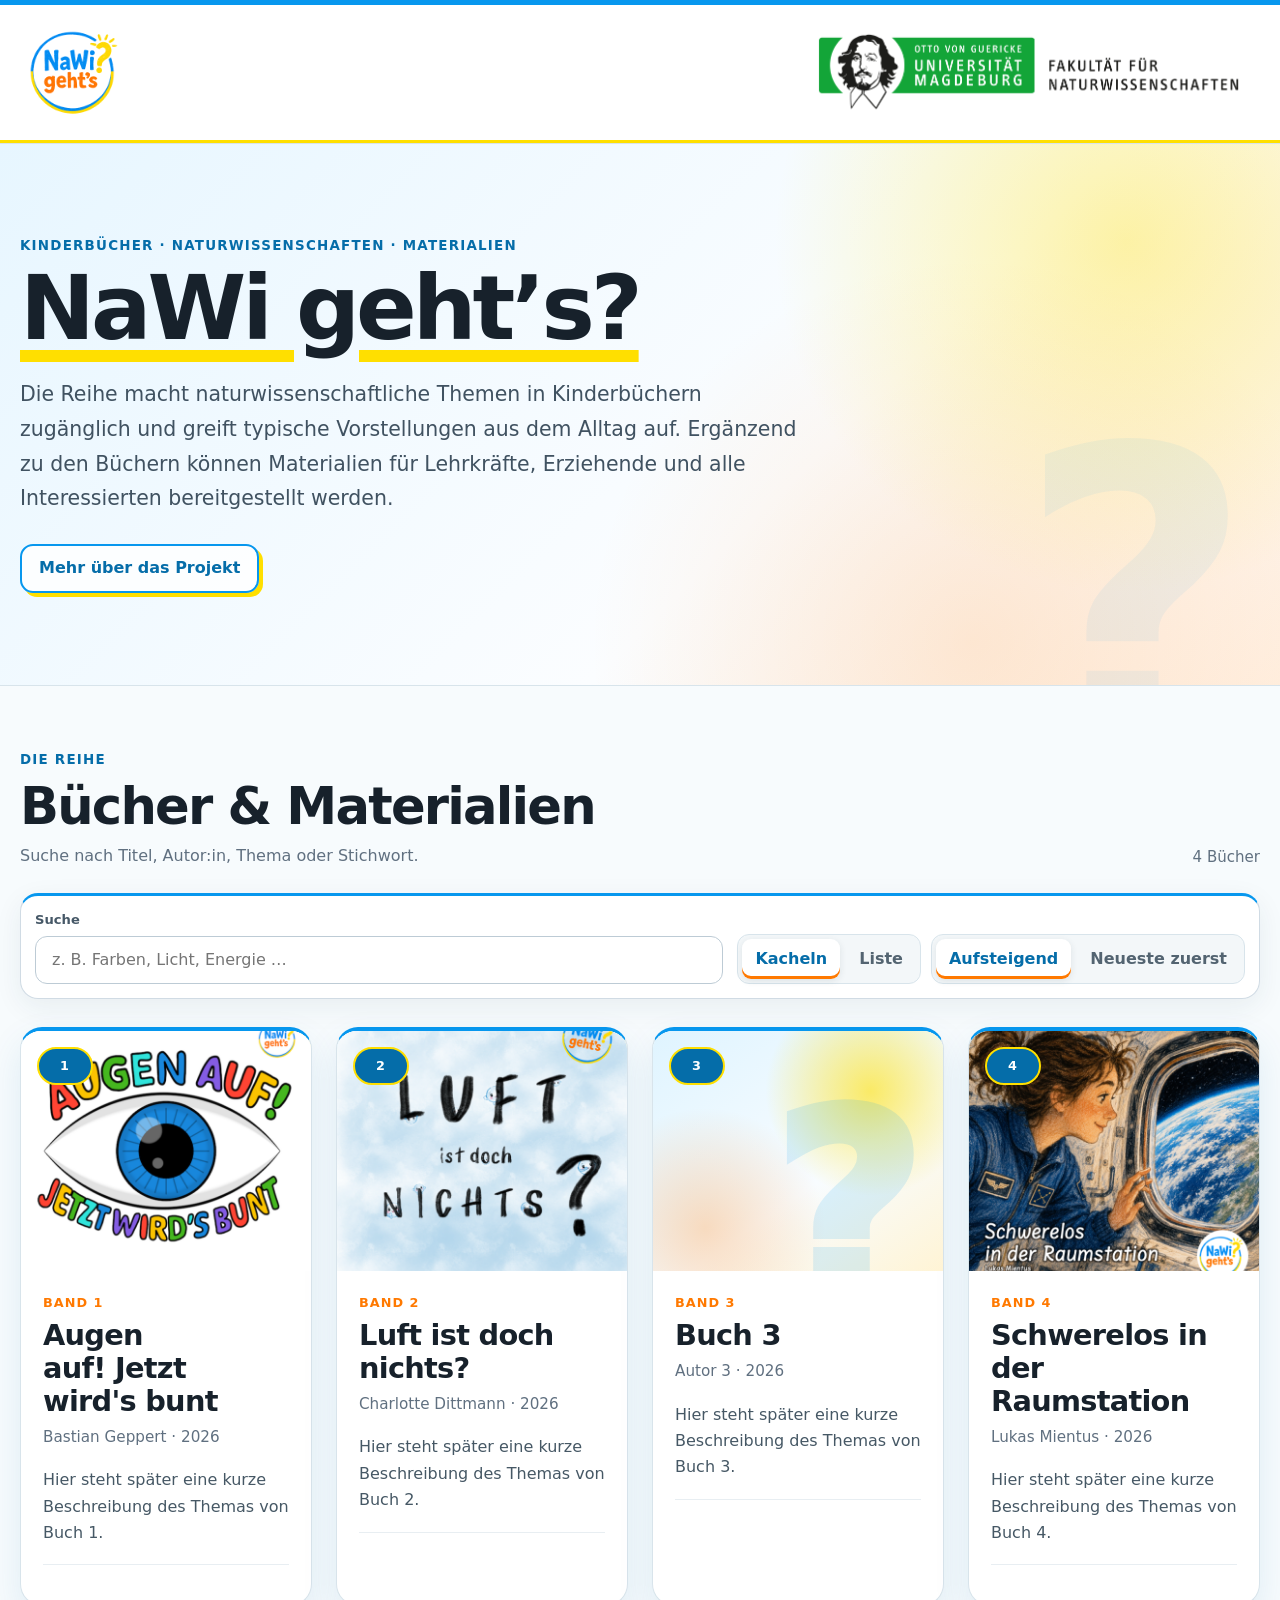
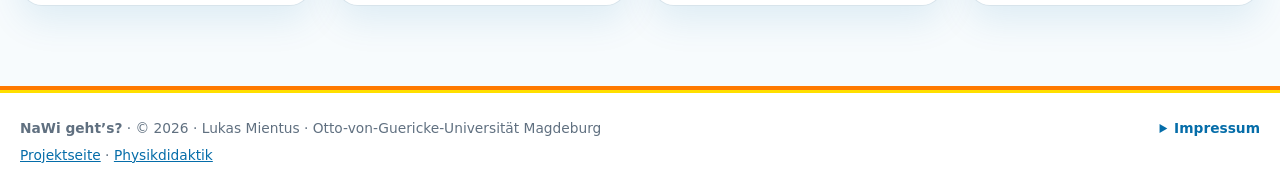
==== home.html @ a5606388 "Update home.html" ====
<!doctype html>
<html lang="de">
<head>
  <meta charset="utf-8">
  <meta name="viewport" content="width=device-width, initial-scale=1">
  <meta name="description" content="NaWi geht’s? – Kinderbücher und Materialien zu naturwissenschaftlichen Themen.">
  <meta name="theme-color" content="#0797ee">
  <title>NaWi geht’s? – Bücher & Materialien</title>
  <link rel="icon" type="image/png" sizes="32x32" href="assets/logos/favicon-32.png">
  <link rel="icon" type="image/png" sizes="64x64" href="assets/logos/favicon-64.png">
  <link rel="apple-touch-icon" href="assets/logos/favicon-180.png">
  <link rel="stylesheet" href="css/styles.css">
</head>
<body>
  <a class="skip-link" href="#buecher">Direkt zu den Büchern</a>

  <header class="site-header">
    <div class="header-inner">
      <a class="brand brand-project" href="https://www.physikdidaktik.ovgu.de/Projekte/NaWi+geht_s_-p-451.html" target="_blank" rel="noopener noreferrer" aria-label="NaWi geht’s? – Projektseite">
        <img src="assets/logos/nawi-gehts.png" alt="NaWi geht’s?">
      </a>
      <a class="brand brand-university" href="https://www.physikdidaktik.ovgu.de/" target="_blank" rel="noopener noreferrer" aria-label="Fakultät für Naturwissenschaften – Physikdidaktik der Otto-von-Guericke-Universität Magdeburg">
        <img src="assets/logos/ovgu-fnw.png" alt="Otto-von-Guericke-Universität Magdeburg – Fakultät für Naturwissenschaften">
      </a>
    </div>
  </header>

  <main>
    <section class="hero" aria-labelledby="hero-title">
      <div class="hero-inner">
        <p class="eyebrow">Kinderbücher · Naturwissenschaften · Materialien</p>
        <h1 id="hero-title">NaWi geht’s?</h1>
        <p class="hero-text">
          Die Reihe macht naturwissenschaftliche Themen in Kinderbüchern zugänglich und greift typische Vorstellungen aus dem Alltag auf. Ergänzend zu den Büchern können Materialien für Lehrkräfte, Erziehende und alle Interessierten bereitgestellt werden.
        </p>
        <a class="project-link" href="https://www.physikdidaktik.ovgu.de/Projekte/NaWi+geht_s_-p-451.html" target="_blank" rel="noopener noreferrer">Mehr über das Projekt</a>
      </div>
    </section>

    <section class="catalogue" id="buecher" aria-labelledby="catalogue-title">
      <div class="catalogue-heading">
        <div>
          <p class="eyebrow">Die Reihe</p>
          <h2 id="catalogue-title">Bücher & Materialien</h2>
          <p class="catalogue-intro">Suche nach Titel, Autor:in, Thema oder Stichwort.</p>
        </div>
        <p id="result-count" class="result-count" aria-live="polite"></p>
      </div>

      <div class="toolbar" aria-label="Bücher durchsuchen, sortieren und Ansicht wählen">
        <label class="search-wrap" for="search">
          <span class="search-label">Suche</span>
          <input id="search" type="search" autocomplete="off" placeholder="z. B. Farben, Licht, Energie …">
        </label>
        <div class="toolbar-switches">
          <div class="view-switch" role="group" aria-label="Ansicht">
            <button id="grid-view" class="view-button is-active" type="button" aria-pressed="true">Kacheln</button>
            <button id="list-view" class="view-button" type="button" aria-pressed="false">Liste</button>
          </div>
          <div class="view-switch" role="group" aria-label="Sortierung">
            <button id="sort-asc" class="view-button is-active" type="button" aria-pressed="true">Aufsteigend</button>
            <button id="sort-desc" class="view-button" type="button" aria-pressed="false">Neueste zuerst</button>
          </div>
        </div>
      </div>

      <div id="book-list" class="book-list grid-view" aria-live="polite"></div>

      <div id="empty-state" class="empty-state" hidden>
        <h3>Keine Treffer</h3>
        <p>Versuche einen anderen Suchbegriff oder lösche die Suche.</p>
        <button id="clear-search" type="button">Suche zurücksetzen</button>
      </div>

      <div id="load-error" class="load-error" hidden>
        <h3>Die Buchdaten konnten nicht geladen werden.</h3>
        <p>Auf GitHub Pages funktioniert die Seite direkt. Beim Öffnen der HTML-Datei vom eigenen Rechner blockieren einige Browser das Laden der CSV-Datei.</p>
      </div>
    </section>
  </main>

  <footer class="site-footer">
    <div class="footer-inner">
      <div>
        <p><strong>NaWi geht’s?</strong> · &copy 2026 · Lukas Mientus · Otto-von-Guericke-Universität Magdeburg</p>
        <p class="footer-links"><a href="https://www.physikdidaktik.ovgu.de/Projekte/NaWi+geht_s_-p-451.html" target="_blank" rel="noopener noreferrer">Projektseite</a> · <a href="https://www.physikdidaktik.ovgu.de/" target="_blank" rel="noopener noreferrer">Physikdidaktik</a></p>
      </div>
      <details class="imprint">
        <summary>Impressum</summary>
        <div class="imprint-text">
          <p>Otto-von-Guericke-Universität Magdeburg<br>Universitätsplatz 2 · 39106 Magdeburg</p>
          <p><a href="https://www.ovgu.de/Impressum.html" target="_blank" rel="noopener noreferrer">Vollständiges Impressum der Universität</a></p>
        </div>
      </details>
    </div>
  </footer>

  <template id="book-template">
    <article class="book-card">
      <div class="book-cover-wrap">
        <div class="book-number" aria-hidden="true"></div>
        <div class="cover-placeholder" aria-hidden="true"></div>
        <img class="book-cover" alt="" loading="lazy">
      </div>
      <div class="book-content">
        <div class="book-heading">
          <p class="book-kicker"></p>
          <h3 class="book-title"></h3>
          <p class="book-author"></p>
        </div>
        <p class="book-description"></p>
        <div class="book-links" aria-label="Materialien und Links"></div>
      </div>
    </article>
  </template>

  <script src="js/app.js" defer></script>
</body>
</html>
---- css/styles.css ----
:root {
  --blue: #0797ee;
  --blue-dark: #056da9;
  --blue-soft: #e7f6ff;
  --orange: #ff7900;
  --orange-soft: #fff0e2;
  --yellow: #ffdf00;
  --yellow-soft: #fff9ca;
  --ink: #17212b;
  --muted: #607080;
  --line: #d8e4eb;
  --surface: #ffffff;
  --background: #f7fbfd;
  --shadow: 0 15px 36px rgba(5, 109, 169, .10);
  --radius: 22px;
  --max-width: 1320px;
}

* { box-sizing: border-box; }
html { scroll-behavior: smooth; }
body {
  margin: 0;
  font-family: Inter, ui-sans-serif, system-ui, -apple-system, BlinkMacSystemFont, "Segoe UI", sans-serif;
  color: var(--ink);
  background: var(--background);
  line-height: 1.55;
}
button, input { font: inherit; }
a { color: inherit; }

.skip-link {
  position: fixed;
  left: 16px;
  top: 12px;
  z-index: 100;
  padding: 10px 14px;
  background: var(--blue-dark);
  color: white;
  border-radius: 10px;
  transform: translateY(-160%);
}
.skip-link:focus { transform: translateY(0); }

.site-header {
  background: #fff;
  border-top: 5px solid var(--blue);
  border-bottom: 1px solid var(--line);
  box-shadow: inset 0 -3px 0 var(--yellow);
}
.header-inner,
.hero-inner,
.catalogue,
.footer-inner {
  width: min(calc(100% - 40px), var(--max-width));
  margin-inline: auto;
}
.header-inner {
  min-height: 116px;
  display: flex;
  align-items: center;
  justify-content: space-between;
  gap: 36px;
  padding-block: 14px 17px;
}
.brand {
  display: inline-flex;
  align-items: center;
  text-decoration: none;
  border-radius: 12px;
}
.brand:focus-visible { outline: 3px solid var(--orange); outline-offset: 4px; }
.brand-project img { width: 104px; height: 104px; object-fit: contain; }
.brand-university img { width: min(460px, 48vw); height: auto; display: block; }

.hero {
  position: relative;
  overflow: hidden;
  background:
    radial-gradient(circle at 88% 18%, rgba(255, 223, 0, .34), transparent 22rem),
    radial-gradient(circle at 76% 92%, rgba(255, 121, 0, .13), transparent 24rem),
    linear-gradient(135deg, var(--blue-soft) 0%, #fbfdff 62%, var(--orange-soft) 100%);
  border-bottom: 1px solid var(--line);
}
.hero::after {
  content: "?";
  position: absolute;
  right: max(2vw, calc((100vw - var(--max-width)) / 2));
  bottom: -80px;
  font-size: clamp(240px, 32vw, 460px);
  line-height: .8;
  font-weight: 900;
  color: rgba(7, 151, 238, .06);
  pointer-events: none;
}
.hero-inner { position: relative; z-index: 1; padding-block: clamp(50px, 8vw, 92px); }
.eyebrow {
  margin: 0 0 8px;
  color: var(--blue-dark);
  font-size: .84rem;
  font-weight: 800;
  letter-spacing: .09em;
  text-transform: uppercase;
}
h1, h2, h3, p { text-wrap: pretty; }
h1 {
  margin: 0;
  font-size: clamp(2.75rem, 7vw, 5.6rem);
  line-height: .98;
  letter-spacing: -.045em;
  text-decoration: underline;
  text-decoration-color: var(--yellow);
  text-decoration-thickness: .13em;
  text-underline-offset: .12em;
}
.hero-text {
  max-width: 790px;
  margin: 24px 0 28px;
  color: #405261;
  font-size: clamp(1.05rem, 2vw, 1.28rem);
  line-height: 1.7;
}
.project-link {
  display: inline-flex;
  align-items: center;
  min-height: 46px;
  padding: 10px 17px;
  border: 2px solid var(--blue);
  border-radius: 13px;
  color: var(--blue-dark);
  background: rgba(255,255,255,.82);
  font-weight: 800;
  text-decoration: none;
  box-shadow: 4px 4px 0 var(--yellow);
}
.project-link:hover { border-color: var(--orange); box-shadow: 4px 4px 0 var(--orange); }

.catalogue { padding-block: 64px 80px; }
.catalogue-heading {
  display: flex;
  justify-content: space-between;
  align-items: end;
  gap: 20px;
  margin-bottom: 24px;
}
h2 {
  margin: 0;
  font-size: clamp(2rem, 4vw, 3.2rem);
  line-height: 1.08;
  letter-spacing: -.035em;
}
.catalogue-intro { margin: 10px 0 0; color: var(--muted); }
.result-count { margin: 0; color: var(--muted); font-size: .94rem; white-space: nowrap; }

.toolbar {
  position: sticky;
  top: 12px;
  z-index: 20;
  display: grid;
  grid-template-columns: minmax(300px, 1fr) auto;
  gap: 14px;
  align-items: end;
  margin-bottom: 28px;
  padding: 14px;
  border: 1px solid rgba(203, 216, 225, .9);
  border-top: 3px solid var(--blue);
  border-radius: 18px;
  background: rgba(255,255,255,.95);
  box-shadow: 0 8px 28px rgba(34, 55, 70, .07);
  backdrop-filter: blur(12px);
}
.search-wrap { display: grid; gap: 6px; }
.search-label { font-size: .82rem; font-weight: 800; color: #465867; }
#search {
  width: 100%;
  min-height: 48px;
  padding: 0 16px;
  border: 1px solid #bdcbd5;
  border-radius: 12px;
  outline: none;
  color: var(--ink);
  background: #fff;
}
#search:focus { border-color: var(--blue); box-shadow: 0 0 0 3px rgba(7, 151, 238, .15); }
.toolbar-switches { display: flex; flex-wrap: wrap; justify-content: flex-end; gap: 10px; }
.view-switch {
  display: flex;
  gap: 6px;
  padding: 4px;
  border: 1px solid var(--line);
  border-radius: 12px;
  background: #f3f7f9;
}
.view-button {
  min-height: 40px;
  padding: 7px 13px;
  border: 0;
  border-radius: 9px;
  background: transparent;
  color: #536471;
  cursor: pointer;
  font-weight: 750;
  white-space: nowrap;
}
.view-button:hover { color: var(--ink); background: var(--yellow-soft); }
.view-button.is-active { background: #fff; color: var(--blue-dark); box-shadow: inset 0 -3px 0 var(--orange), 0 2px 7px rgba(25, 45, 60, .1); }

.book-list.grid-view {
  display: grid;
  grid-template-columns: repeat(auto-fit, minmax(285px, 1fr));
  gap: 24px;
}
.book-card {
  min-width: 0;
  overflow: hidden;
  border: 1px solid var(--line);
  border-top: 4px solid var(--blue);
  border-radius: var(--radius);
  background: var(--surface);
  box-shadow: var(--shadow);
}
.grid-view .book-card { display: grid; grid-template-rows: 240px 1fr; }
.book-cover-wrap {
  position: relative;
  min-height: 220px;
  overflow: hidden;
  background: linear-gradient(135deg, var(--blue-soft), var(--yellow-soft));
}
.book-cover { position: relative; z-index: 2; width: 100%; height: 100%; display: block; object-fit: cover; }
.book-cover[hidden] { display: none; }
.book-number {
  position: absolute;
  z-index: 5;
  top: 16px;
  left: 16px;
  min-width: 56px;
  padding: 7px 10px;
  border-radius: 999px;
  background: var(--blue-dark);
  color: #fff;
  border: 2px solid var(--yellow);
  font-size: .8rem;
  font-weight: 850;
  letter-spacing: .08em;
  text-align: center;
  backdrop-filter: blur(6px);
}
.cover-placeholder {
  position: absolute;
  inset: 0;
  display: grid;
  place-content: center;
  gap: 8px;
  padding: 38px;
  text-align: center;
  background:
    radial-gradient(circle at 75% 25%, rgba(255, 223, 0, .60), transparent 105px),
    radial-gradient(circle at 18% 82%, rgba(255, 121, 0, .25), transparent 120px),
    linear-gradient(145deg, #dff4ff 0%, #f8fcff 60%, #fff4d5 100%);
}
.cover-placeholder::before {
  content: "?";
  position: absolute;
  right: 8%;
  bottom: -30%;
  color: rgba(7,151,238,.13);
  font-size: 260px;
  line-height: 1;
  font-weight: 950;
}
.cover-placeholder-small,
.cover-placeholder-title { position: relative; z-index: 1; }
.cover-placeholder-small { color: var(--blue-dark); font-size: .83rem; font-weight: 850; text-transform: uppercase; letter-spacing: .08em; }
.cover-placeholder-title { font-size: clamp(1.55rem, 3vw, 2.25rem); line-height: 1.05; font-weight: 900; letter-spacing: -.035em; }
.book-content { padding: 22px; }
.book-kicker { margin: 0 0 6px; color: var(--orange); font-size: .8rem; font-weight: 850; letter-spacing: .08em; text-transform: uppercase; }
.book-title { margin: 0; font-size: clamp(1.36rem, 2.4vw, 1.8rem); line-height: 1.14; letter-spacing: -.025em; }
.book-author { margin: 8px 0 0; color: var(--muted); font-size: .95rem; }
.book-description { margin: 18px 0; color: #465865; line-height: 1.65; }
.book-links { display: flex; flex-wrap: wrap; gap: 9px; padding-top: 18px; border-top: 1px solid #e8eef2; }
.book-link {
  display: inline-flex;
  align-items: center;
  justify-content: center;
  min-height: 39px;
  padding: 8px 11px;
  border: 1px solid #cbd9e2;
  border-radius: 10px;
  background: #fff;
  color: #314c5e;
  text-decoration: none;
  font-size: .86rem;
  font-weight: 750;
}
.book-link:hover { border-color: var(--orange); color: #9a4700; background: var(--orange-soft); }
.book-link.is-primary { border-color: var(--blue); background: var(--blue); color: white; }
.book-link.is-primary:hover { border-color: var(--orange); background: var(--orange); }
.book-link.is-placeholder { color: #81909a; background: #f7f9fa; border-style: dashed; cursor: default; }

.book-list.list-view { display: grid; gap: 16px; }
.list-view .book-card { display: grid; grid-template-columns: 220px minmax(0, 1fr); }
.list-view .book-cover-wrap { min-height: 250px; }
.list-view .book-content { display: grid; grid-template-columns: minmax(0, 1.1fr) minmax(260px, .9fr); column-gap: 26px; align-content: center; }
.list-view .book-heading { grid-column: 1; }
.list-view .book-description { grid-column: 1; }
.list-view .book-links { grid-column: 2; grid-row: 1 / span 2; align-content: center; align-self: stretch; padding: 0 0 0 26px; border-top: 0; border-left: 1px solid #e8eef2; }

.empty-state,
.load-error {
  margin-top: 28px;
  padding: 34px;
  border: 1px dashed #c5d2db;
  border-radius: 18px;
  background: #fff;
  text-align: center;
}
.empty-state h3,
.load-error h3 { margin: 0 0 8px; font-size: 1.35rem; }
.empty-state p,
.load-error p { margin: 0 auto 18px; max-width: 650px; color: var(--muted); }
.empty-state button { padding: 9px 13px; border: 1px solid var(--blue); border-radius: 10px; background: #fff; color: var(--blue-dark); cursor: pointer; font-weight: 750; }

.site-footer { border-top: 4px solid var(--orange); background: #fff; box-shadow: inset 0 3px 0 var(--yellow); }
.footer-inner { display: flex; justify-content: space-between; align-items: flex-start; gap: 24px; padding-block: 28px; color: var(--muted); font-size: .86rem; }
.footer-inner p { margin: 0; }
.footer-links { margin-top: 5px !important; }
.footer-inner a { color: var(--blue-dark); }
.imprint { max-width: 430px; text-align: right; }
.imprint summary { cursor: pointer; color: var(--blue-dark); font-weight: 750; list-style-position: inside; }
.imprint-text { margin-top: 8px; font-size: .8rem; line-height: 1.55; }
.imprint-text p + p { margin-top: 4px; }

@media (max-width: 1080px) {
  .toolbar { grid-template-columns: 1fr; }
  .toolbar-switches { justify-content: flex-start; }
  .list-view .book-content { display: block; }
  .list-view .book-links { padding: 18px 0 0; border-left: 0; border-top: 1px solid #e8eef2; }
}

@media (max-width: 720px) {
  .header-inner, .hero-inner, .catalogue, .footer-inner { width: min(calc(100% - 28px), var(--max-width)); }
  .header-inner { min-height: 0; align-items: center; gap: 18px; }
  .brand-project img { width: 76px; height: 76px; }
  .brand-university img { width: min(64vw, 330px); }
  .hero-inner { padding-block: 46px 54px; }
  .catalogue { padding-block: 48px 64px; }
  .catalogue-heading { align-items: start; flex-direction: column; }
  .toolbar { position: static; }
  .toolbar-switches { display: grid; grid-template-columns: 1fr; }
  .view-switch { width: 100%; }
  .view-button { flex: 1; }
  .book-list.grid-view { grid-template-columns: 1fr; }
  .grid-view .book-card,
  .list-view .book-card { display: block; }
  .grid-view .book-cover-wrap,
  .list-view .book-cover-wrap { min-height: 280px; height: 52vw; max-height: 360px; }
  .book-content { padding: 21px; }
  .footer-inner { flex-direction: column; }
  .imprint { text-align: left; }
}

@media (prefers-reduced-motion: reduce) {
  html { scroll-behavior: auto; }
}
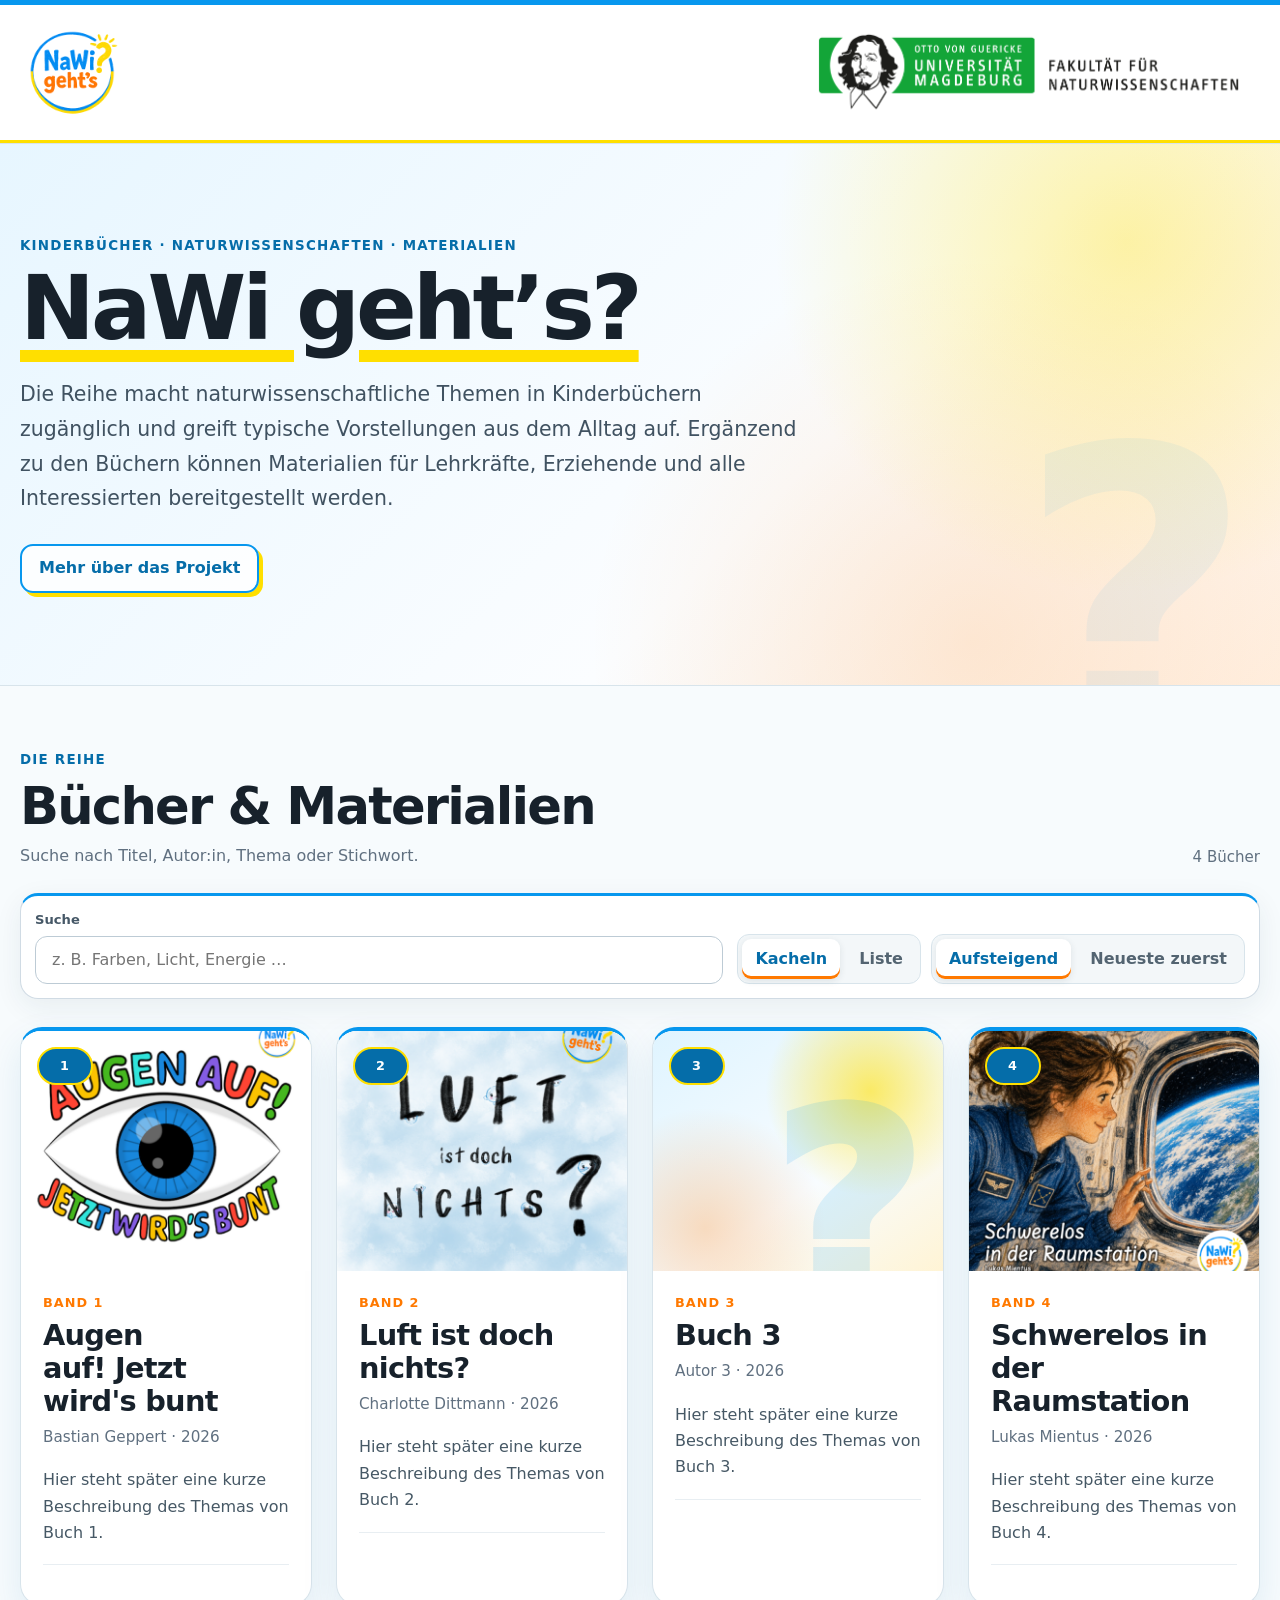
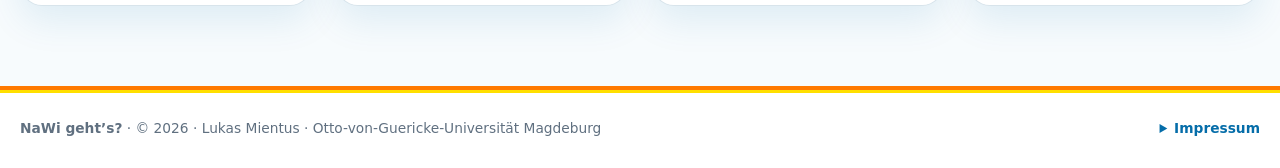
==== commit cd96c499: "Revise footer content and imprint details Updated footer information with new contact details." ====
--- a/home.html
+++ b/home.html
@@ -83,13 +83,11 @@
     <div class="footer-inner">
       <div>
         <p><strong>NaWi geht’s?</strong> · &copy 2026 · Lukas Mientus · Otto-von-Guericke-Universität Magdeburg</p>
-        <p class="footer-links"><a href="https://www.physikdidaktik.ovgu.de/Projekte/NaWi+geht_s_-p-451.html" target="_blank" rel="noopener noreferrer">Projektseite</a> · <a href="https://www.physikdidaktik.ovgu.de/" target="_blank" rel="noopener noreferrer">Physikdidaktik</a></p>
       </div>
       <details class="imprint">
         <summary>Impressum</summary>
         <div class="imprint-text">
-          <p>Otto-von-Guericke-Universität Magdeburg<br>Universitätsplatz 2 · 39106 Magdeburg</p>
-          <p><a href="https://www.ovgu.de/Impressum.html" target="_blank" rel="noopener noreferrer">Vollständiges Impressum der Universität</a></p>
+          <p>Prof. Dr. rer. nat. Lukas Mientus<br>Otto-von-Guericke-Universität Magdeburg<br>Universitätsplatz 2 · 39106 Magdeburg</p>
         </div>
       </details>
     </div>
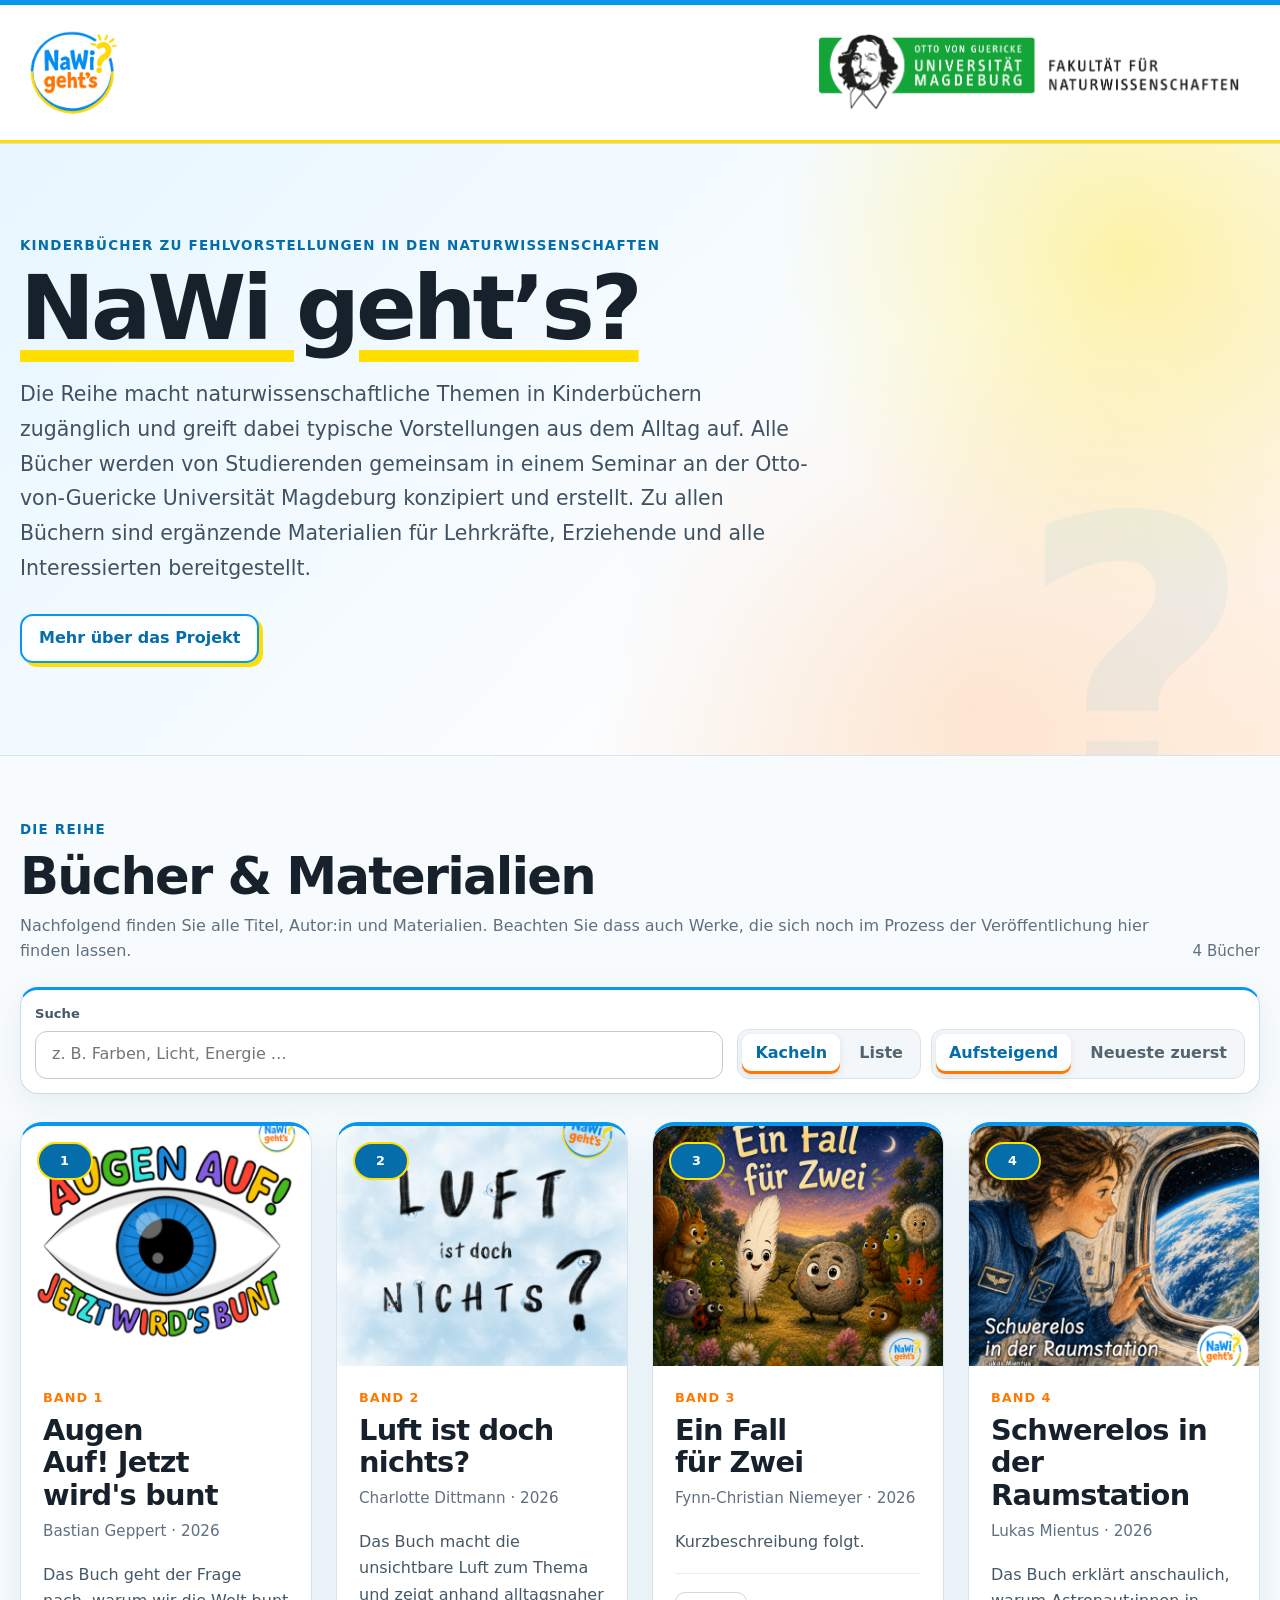
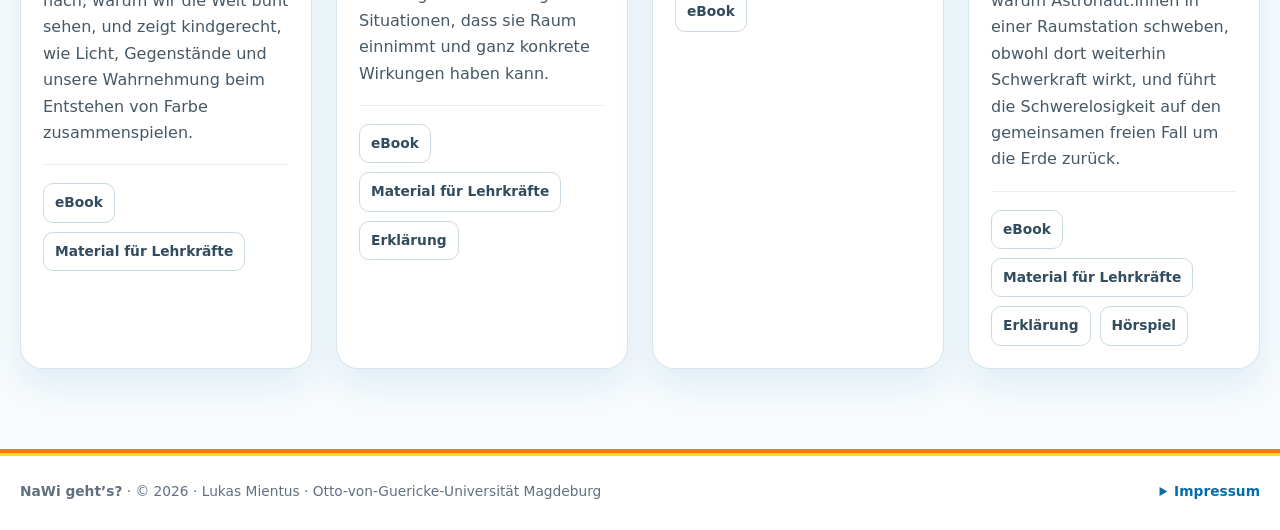
==== commit 222e6b7b: "Update home.html" ====
--- a/home.html
+++ b/home.html
@@ -3,7 +3,7 @@
 <head>
   <meta charset="utf-8">
   <meta name="viewport" content="width=device-width, initial-scale=1">
-  <meta name="description" content="NaWi geht’s? – Kinderbücher und Materialien zu naturwissenschaftlichen Themen.">
+  <meta name="description" content="NaWi geht’s? – Kinderbücher zu Fehlvorstellungen in den Naturwissenschaften">
   <meta name="theme-color" content="#0797ee">
   <title>NaWi geht’s? – Bücher & Materialien</title>
   <link rel="icon" type="image/png" sizes="32x32" href="assets/logos/favicon-32.png">
@@ -28,10 +28,10 @@
   <main>
     <section class="hero" aria-labelledby="hero-title">
       <div class="hero-inner">
-        <p class="eyebrow">Kinderbücher · Naturwissenschaften · Materialien</p>
+        <p class="eyebrow">Kinderbücher zu Fehlvorstellungen in den Naturwissenschaften</p>
         <h1 id="hero-title">NaWi geht’s?</h1>
         <p class="hero-text">
-          Die Reihe macht naturwissenschaftliche Themen in Kinderbüchern zugänglich und greift typische Vorstellungen aus dem Alltag auf. Ergänzend zu den Büchern können Materialien für Lehrkräfte, Erziehende und alle Interessierten bereitgestellt werden.
+          Die Reihe macht naturwissenschaftliche Themen in Kinderbüchern zugänglich und greift dabei typische Vorstellungen aus dem Alltag auf. Alle Bücher werden von Studierenden gemeinsam in einem Seminar an der Otto-von-Guericke Universität Magdeburg konzipiert und erstellt. Zu allen Büchern sind ergänzende Materialien für Lehrkräfte, Erziehende und alle Interessierten bereitgestellt.
         </p>
         <a class="project-link" href="https://www.physikdidaktik.ovgu.de/Projekte/NaWi+geht_s_-p-451.html" target="_blank" rel="noopener noreferrer">Mehr über das Projekt</a>
       </div>
@@ -42,7 +42,7 @@
         <div>
           <p class="eyebrow">Die Reihe</p>
           <h2 id="catalogue-title">Bücher & Materialien</h2>
-          <p class="catalogue-intro">Suche nach Titel, Autor:in, Thema oder Stichwort.</p>
+          <p class="catalogue-intro">Nachfolgend finden Sie alle Titel, Autor:in und Materialien. Beachten Sie dass auch Werke, die sich noch im Prozess der Veröffentlichung hier finden lassen.</p>
         </div>
         <p id="result-count" class="result-count" aria-live="polite"></p>
       </div>
@@ -87,7 +87,7 @@
       <details class="imprint">
         <summary>Impressum</summary>
         <div class="imprint-text">
-          <p>Prof. Dr. rer. nat. Lukas Mientus<br>Otto-von-Guericke-Universität Magdeburg<br>Universitätsplatz 2 · 39106 Magdeburg</p>
+          <p>Prof. Dr. rer. nat. Lukas Mientus<br>Institut für Phyisk · Fakultät für Naturwissenschaften<br>Otto-von-Guericke-Universität Magdeburg<br>Universitätsplatz 2 · 39106 Magdeburg</p>
         </div>
       </details>
     </div>
--- a/css/styles.css
+++ b/css/styles.css
@@ -217,6 +217,18 @@
   border-radius: var(--radius);
   background: var(--surface);
   box-shadow: var(--shadow);
+  transition:
+    transform 0.22s ease,
+    box-shadow 0.22s ease,
+    border-color 0.22s ease;
+}
+@media (hover: hover) {
+  .book-card:hover {
+    transform: translateY(-5px);
+    border-color: var(--orange);
+    border-top-color: var(--orange);
+    box-shadow: 0 20px 44px rgba(5, 109, 169, 0.18);
+  }
 }
 .grid-view .book-card { display: grid; grid-template-rows: 240px 1fr; }
 .book-cover-wrap {
@@ -225,7 +237,14 @@
   overflow: hidden;
   background: linear-gradient(135deg, var(--blue-soft), var(--yellow-soft));
 }
-.book-cover { position: relative; z-index: 2; width: 100%; height: 100%; display: block; object-fit: cover; }
+.book-cover { position: relative; z-index: 2; width: 100%; height: 100%; display: block; object-fit: cover; 
+              transition: transform 0.35s ease;
+}
+@media (hover: hover) {
+  .book-card:hover .book-cover {
+    transform: scale(1.035);
+  }
+}
 .book-cover[hidden] { display: none; }
 .book-number {
   position: absolute;
@@ -243,6 +262,12 @@
   letter-spacing: .08em;
   text-align: center;
   backdrop-filter: blur(6px);
+  transition: background-color 0.22s ease;
+}
+@media (hover: hover) {
+  .book-card:hover .book-number {
+    background: var(--orange);
+  }
 }
 .cover-placeholder {
   position: absolute;
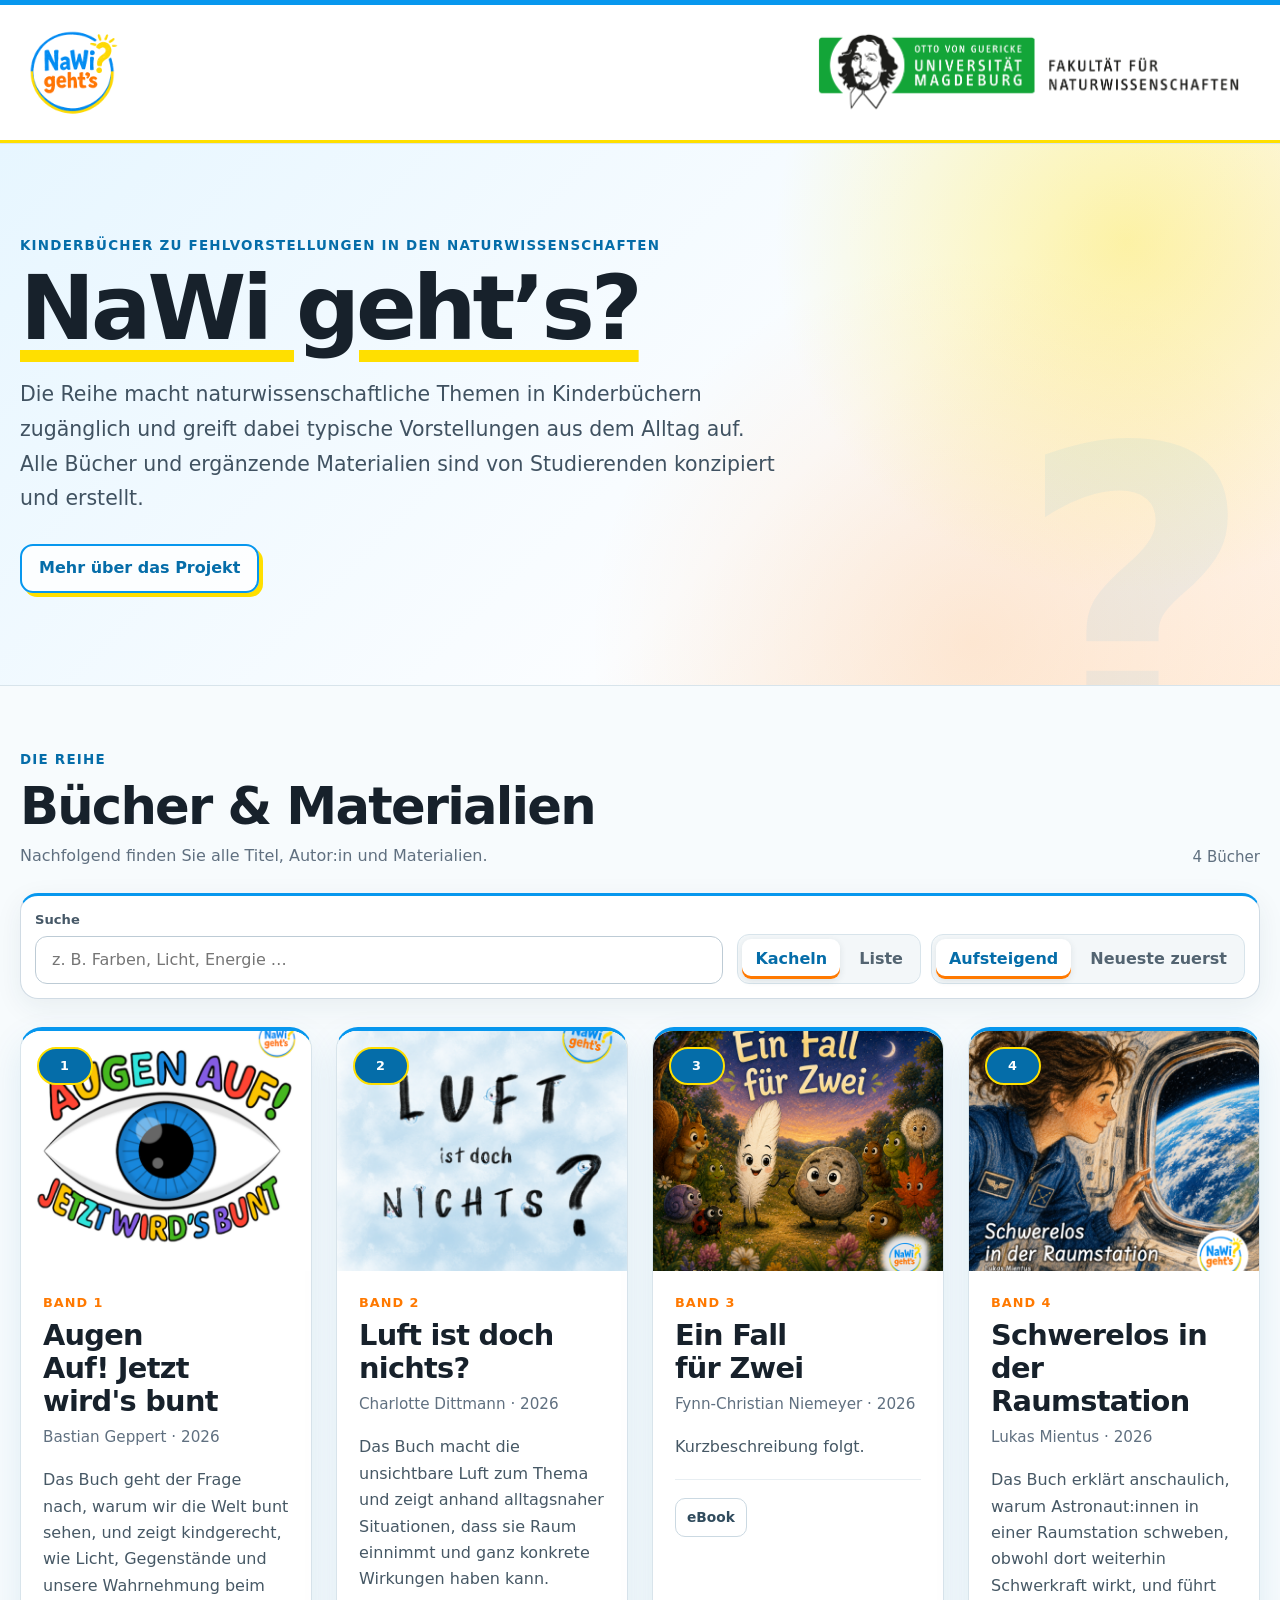
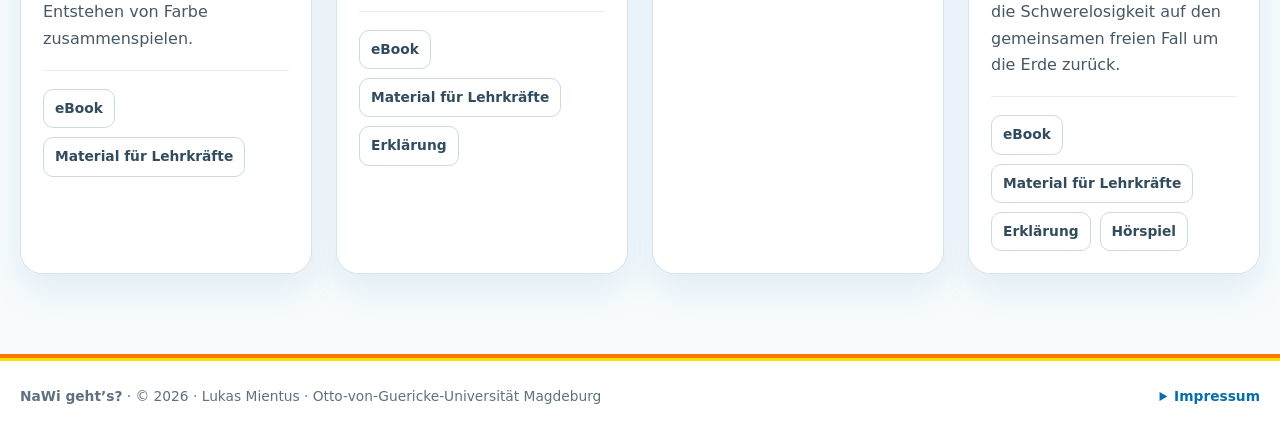
==== commit 588b6a29: "Update home.html" ====
--- a/home.html
+++ b/home.html
@@ -31,7 +31,7 @@
         <p class="eyebrow">Kinderbücher zu Fehlvorstellungen in den Naturwissenschaften</p>
         <h1 id="hero-title">NaWi geht’s?</h1>
         <p class="hero-text">
-          Die Reihe macht naturwissenschaftliche Themen in Kinderbüchern zugänglich und greift dabei typische Vorstellungen aus dem Alltag auf. Alle Bücher werden von Studierenden gemeinsam in einem Seminar an der Otto-von-Guericke Universität Magdeburg konzipiert und erstellt. Zu allen Büchern sind ergänzende Materialien für Lehrkräfte, Erziehende und alle Interessierten bereitgestellt.
+          Die Reihe macht naturwissenschaftliche Themen in Kinderbüchern zugänglich und greift dabei typische Vorstellungen aus dem Alltag auf. Alle Bücher und ergänzende Materialien sind von Studierenden konzipiert und erstellt.
         </p>
         <a class="project-link" href="https://www.physikdidaktik.ovgu.de/Projekte/NaWi+geht_s_-p-451.html" target="_blank" rel="noopener noreferrer">Mehr über das Projekt</a>
       </div>
@@ -42,7 +42,7 @@
         <div>
           <p class="eyebrow">Die Reihe</p>
           <h2 id="catalogue-title">Bücher & Materialien</h2>
-          <p class="catalogue-intro">Nachfolgend finden Sie alle Titel, Autor:in und Materialien. Beachten Sie dass auch Werke, die sich noch im Prozess der Veröffentlichung hier finden lassen.</p>
+          <p class="catalogue-intro">Nachfolgend finden Sie alle Titel, Autor:in und Materialien.</p>
         </div>
         <p id="result-count" class="result-count" aria-live="polite"></p>
       </div>
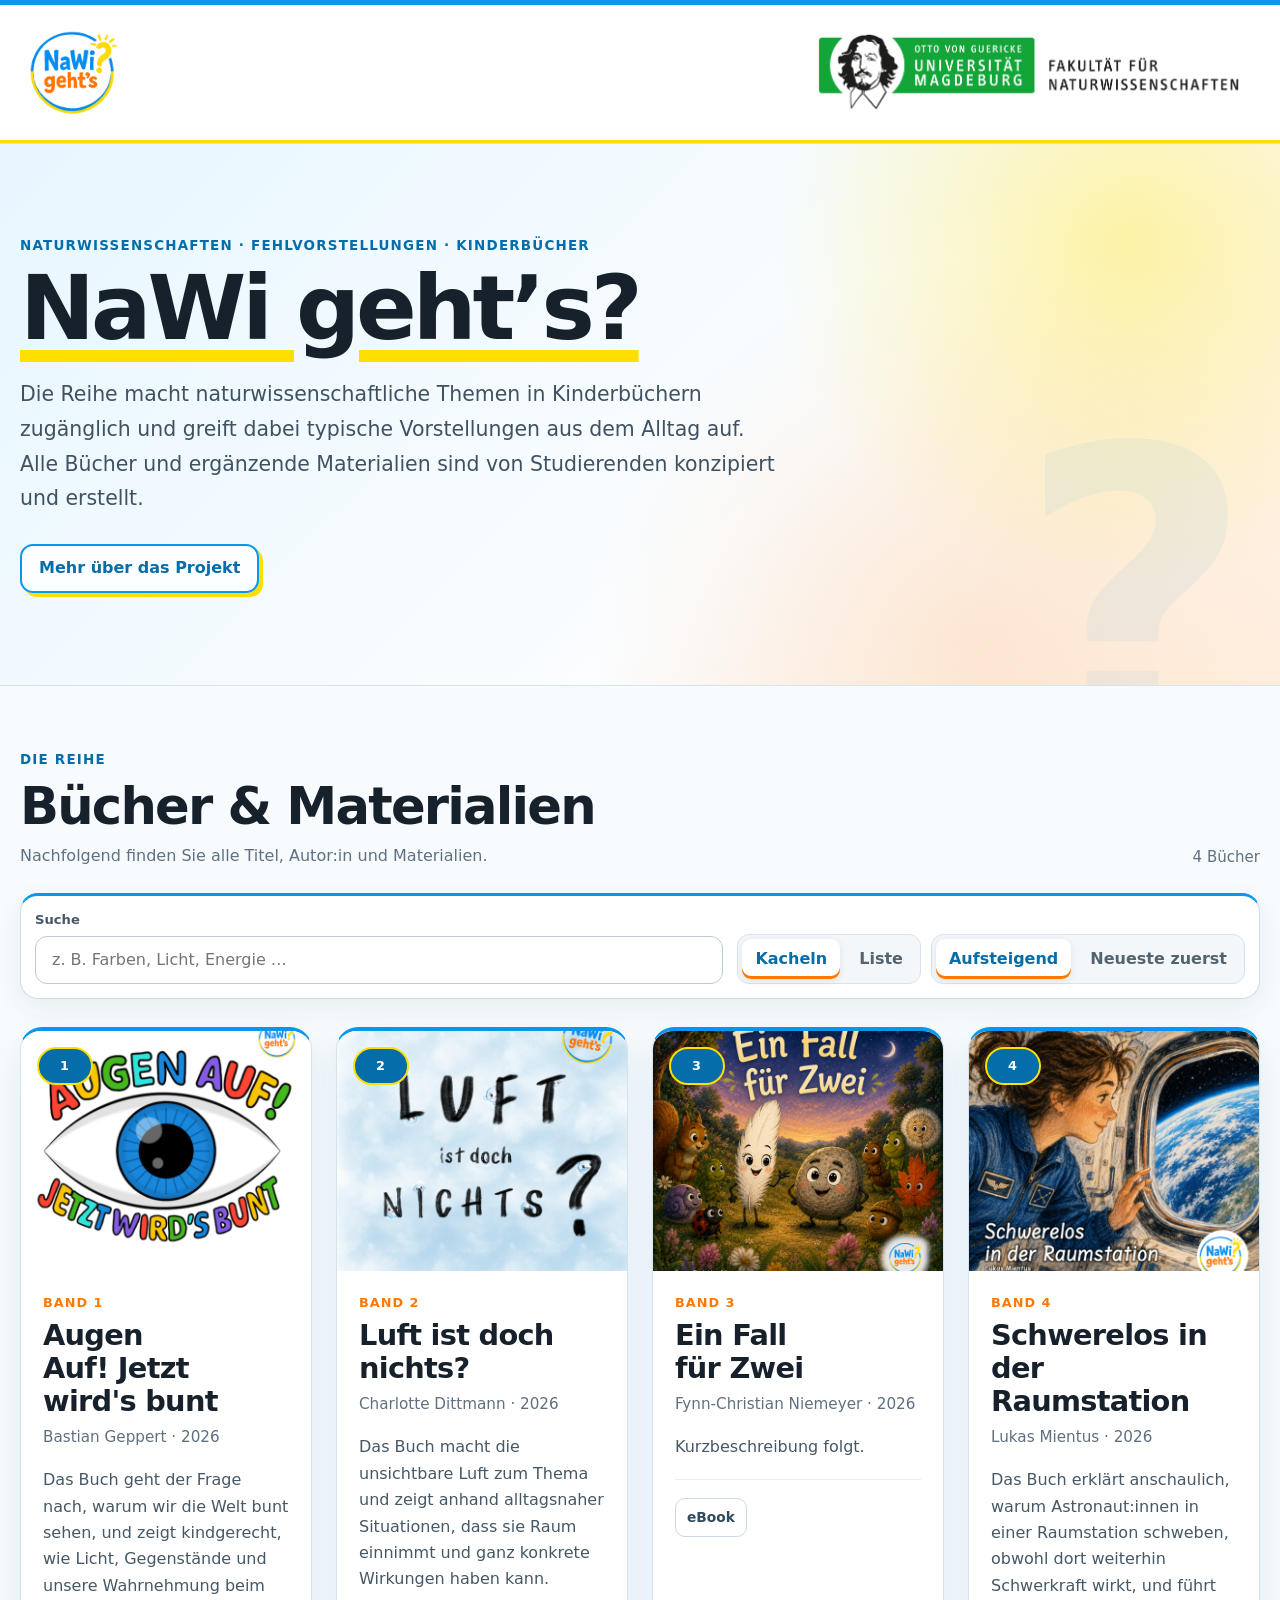
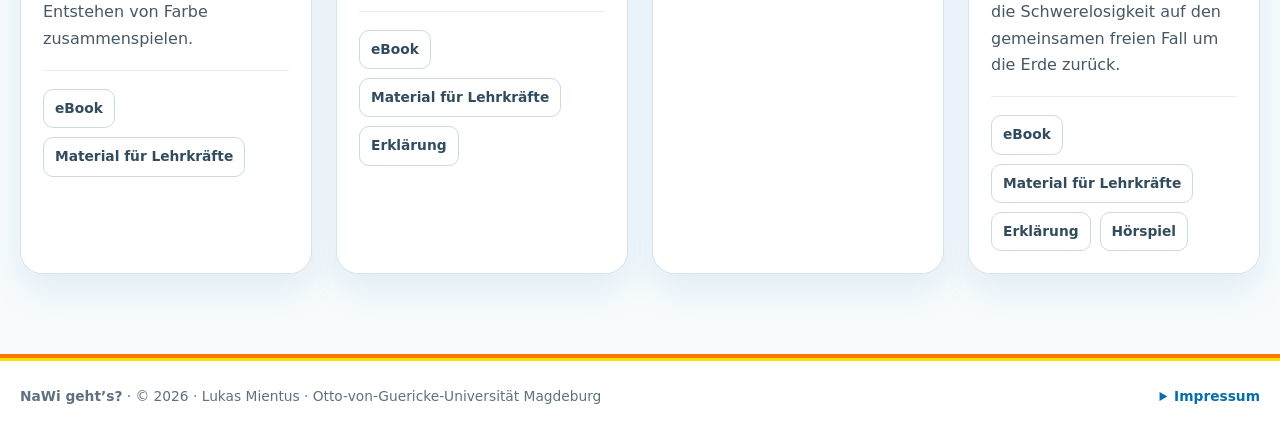
==== commit e8ba461e: "Update home.html" ====
--- a/home.html
+++ b/home.html
@@ -3,7 +3,7 @@
 <head>
   <meta charset="utf-8">
   <meta name="viewport" content="width=device-width, initial-scale=1">
-  <meta name="description" content="NaWi geht’s? – Kinderbücher zu Fehlvorstellungen in den Naturwissenschaften">
+  <meta name="description" content="NaWi geht’s? – Naturwissenschaften · Fehlvorstellungen · Kinderbücher">
   <meta name="theme-color" content="#0797ee">
   <title>NaWi geht’s? – Bücher & Materialien</title>
   <link rel="icon" type="image/png" sizes="32x32" href="assets/logos/favicon-32.png">
@@ -28,7 +28,7 @@
   <main>
     <section class="hero" aria-labelledby="hero-title">
       <div class="hero-inner">
-        <p class="eyebrow">Kinderbücher zu Fehlvorstellungen in den Naturwissenschaften</p>
+        <p class="eyebrow">Naturwissenschaften · Fehlvorstellungen · Kinderbücher</p>
         <h1 id="hero-title">NaWi geht’s?</h1>
         <p class="hero-text">
           Die Reihe macht naturwissenschaftliche Themen in Kinderbüchern zugänglich und greift dabei typische Vorstellungen aus dem Alltag auf. Alle Bücher und ergänzende Materialien sind von Studierenden konzipiert und erstellt.
